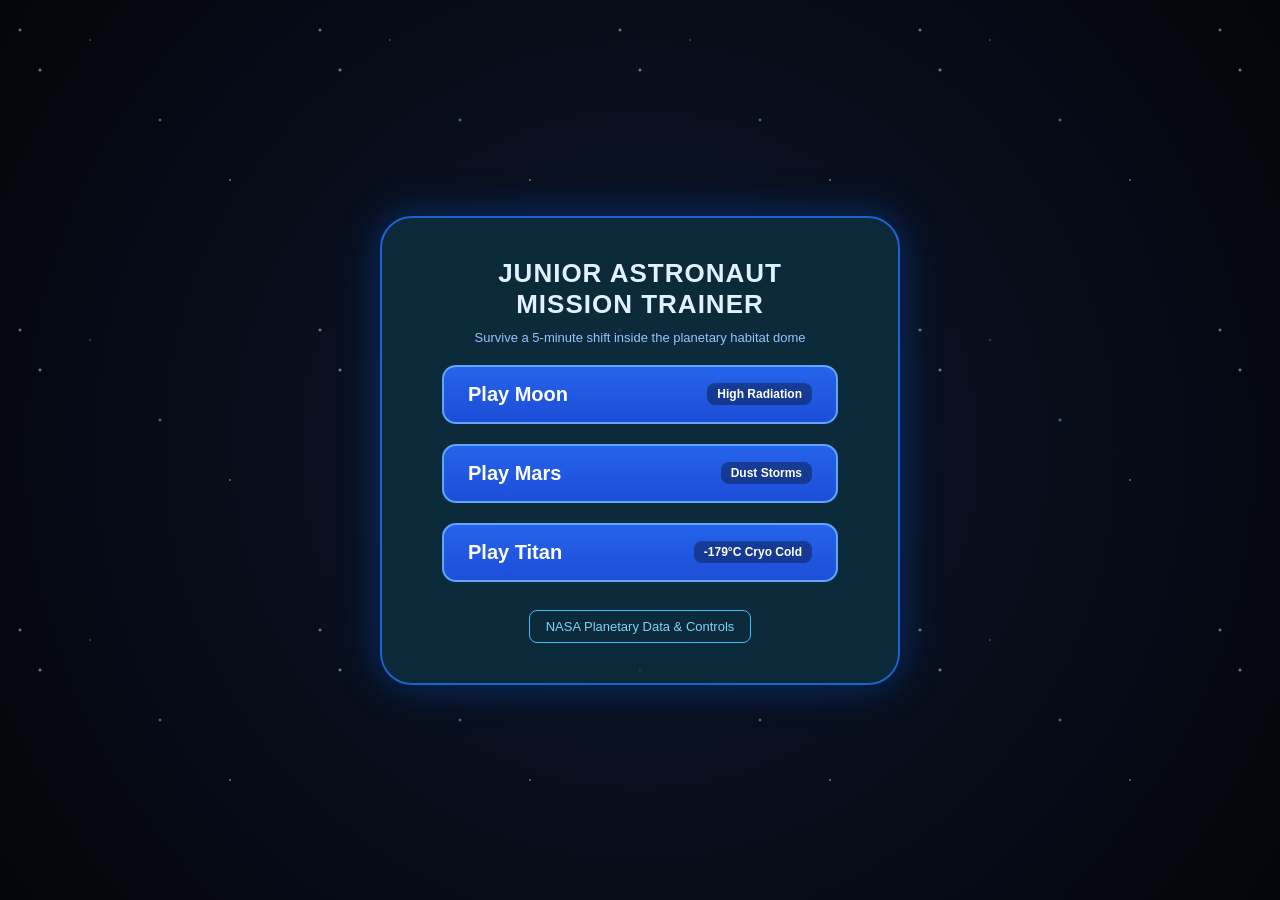
==== index/index.html @ a7a6ce5b "+-=" ====
<!DOCTYPE html>
<html lang="en">
<head>
<meta charset="UTF-8">
<meta name="viewport" content="width=device-width, initial-scale=1.0">
<title>Junior Astronaut Mission Trainer</title>
<style>
  * {
    box-sizing: border-box;
    margin: 0;
    padding: 0;
    user-select: none;
    font-family: 'Segoe UI', Tahoma, Geneva, Verdana, sans-serif;
  }
  body {
    background: #050811;
    color: #fff;
    overflow: hidden;
    width: 100vw;
    height: 100vh;
  }
  canvas {
    display: block;
    width: 100%;
    height: 100%;
  }
  #menu-screen {
    position: absolute;
    inset: 0;
    display: flex;
    flex-direction: column;
    align-items: center;
    justify-content: center;
    background: radial-gradient(circle at center, #0d162c 0%, #03050a 100%);
    z-index: 10;
  }
  .stars-bg {
    position: absolute;
    inset: 0;
    background-image: 
      radial-gradient(2px 2px at 20px 30px, #eee, rgba(0,0,0,0)),
      radial-gradient(2px 2px at 40px 70px, #fff, rgba(0,0,0,0)),
      radial-gradient(1px 1px at 90px 40px, #ddd, rgba(0,0,0,0)),
      radial-gradient(2px 2px at 160px 120px, #9cf, rgba(0,0,0,0)),
      radial-gradient(1.5px 1.5px at 230px 180px, #fc9, rgba(0,0,0,0));
    background-repeat: repeat;
    background-size: 300px 300px;
    opacity: 0.7;
    pointer-events: none;
  }
  .menu-box {
    position: relative;
    background: rgba(12, 46, 62, 0.85);
    border: 2px solid #1e62d0;
    border-radius: 32px;
    padding: 40px 60px;
    display: flex;
    flex-direction: column;
    align-items: center;
    gap: 20px;
    box-shadow: 0 0 40px rgba(0, 110, 255, 0.35);
    max-width: 520px;
    width: 90%;
  }
  .menu-title {
    font-size: 26px;
    font-weight: 800;
    text-align: center;
    letter-spacing: 1px;
    color: #e0f2fe;
    text-transform: uppercase;
  }
  .menu-subtitle {
    font-size: 13px;
    color: #93c5fd;
    text-align: center;
    margin-top: -10px;
  }
  .planet-btn {
    width: 100%;
    padding: 16px 24px;
    font-size: 20px;
    font-weight: 700;
    color: #ffffff;
    background: linear-gradient(180deg, #2563eb 0%, #1d4ed8 100%);
    border: 2px solid #60a5fa;
    border-radius: 14px;
    cursor: pointer;
    transition: transform 0.12s, box-shadow 0.12s, background 0.12s;
    display: flex;
    justify-content: space-between;
    align-items: center;
  }
  .planet-btn:hover {
    transform: translateY(-2px);
    box-shadow: 0 6px 20px rgba(37, 99, 235, 0.6);
    background: linear-gradient(180deg, #3b82f6 0%, #2563eb 100%);
  }
  .planet-btn span.tag {
    font-size: 12px;
    background: rgba(0,0,0,0.35);
    padding: 4px 10px;
    border-radius: 8px;
    font-weight: 600;
  }
  .nasa-btn {
    margin-top: 8px;
    background: transparent;
    border: 1px solid #38bdf8;
    color: #7dd3fc;
    padding: 8px 16px;
    border-radius: 8px;
    font-size: 13px;
    cursor: pointer;
  }
  .nasa-btn:hover { background: rgba(56, 189, 248, 0.15); }
  #modal-overlay {
    position: absolute;
    inset: 0;
    background: rgba(3, 7, 18, 0.88);
    display: none;
    align-items: center;
    justify-content: center;
    z-index: 20;
    padding: 20px;
  }
  .modal-card {
    background: #0f172a;
    border: 2px solid #3b82f6;
    border-radius: 20px;
    padding: 32px;
    max-width: 560px;
    width: 100%;
    text-align: center;
    box-shadow: 0 0 35px rgba(59, 130, 246, 0.4);
  }
  .modal-card h2 { font-size: 28px; margin-bottom: 12px; }
  .modal-card p { font-size: 15px; line-height: 1.55; color: #cbd5e1; margin-bottom: 16px; }
  .nasa-fact-box {
    background: rgba(30, 58, 138, 0.35);
    border-left: 4px solid #38bdf8;
    padding: 14px;
    text-align: left;
    border-radius: 8px;
    font-size: 13.5px;
    color: #e0f2fe;
    margin-bottom: 22px;
  }
  .primary-btn {
    background: #2563eb;
    color: #fff;
    border: none;
    padding: 12px 28px;
    font-size: 16px;
    font-weight: 700;
    border-radius: 10px;
    cursor: pointer;
  }
  .primary-btn:hover { background: #3b82f6; }
</style>
</head>
<body>
<div id="menu-screen">
  <div class="stars-bg"></div>
  <div class="menu-box">
    <div class="menu-title">Junior Astronaut<br>Mission Trainer</div>
    <div class="menu-subtitle">Survive a 5-minute shift inside the planetary habitat dome</div>
    <button class="planet-btn" onclick="startGame('moon')">
      <span>Play Moon</span>
      <span class="tag">High Radiation</span>
    </button>
    <button class="planet-btn" onclick="startGame('mars')">
      <span>Play Mars</span>
      <span class="tag">Dust Storms</span>
    </button>
    <button class="planet-btn" onclick="startGame('titan')">
      <span>Play Titan</span>
      <span class="tag">-179°C Cryo Cold</span>
    </button>
    <button class="nasa-btn" onclick="showNasaInfo()">NASA Planetary Data & Controls</button>
  </div>
</div>

<div id="modal-overlay">
  <div class="modal-card" id="modal-content"></div>
</div>

<canvas id="gameCanvas"></canvas>

<script>
const canvas = document.getElementById('gameCanvas');
const ctx = canvas.getContext('2d');

function resize() {
  canvas.width = window.innerWidth;
  canvas.height = window.innerHeight;
}
window.addEventListener('resize', resize);
resize();

const PLANETS = {
  moon: {
    name: 'MOON', skyTop: '#020308', skyBottom: '#0b0f19',
    groundTop: '#7a7f87', groundBottom: '#4b5057', stars: true,
    gravity: '1.62 m/s²', temp: '-130°C to +120°C', atmo: 'None (Vacuum)',
    hazardName: 'SOLAR RADIATION FLARE',
    powerDrain: 100 / 150,
    o2Drain: 100 / 120,
    shieldDrain: 100 / 90,
    fact: 'NASA Data: Because the Moon has no atmosphere or global magnetic field, astronauts face intense cosmic and solar radiation, requiring heavy shielding.'
  },
  mars: {
    name: 'MARS', skyTop: '#d97742', skyBottom: '#f2b880',
    groundTop: '#b84a27', groundBottom: '#7c2d12', stars: false,
    gravity: '3.72 m/s²', temp: '-65°C avg', atmo: '95% CO₂',
    hazardName: 'GLOBAL DUST STORM',
    powerDrain: 100 / 140,
    o2Drain: 100 / 120,
    shieldDrain: 100 / 95,
    fact: 'NASA Data: Mars experiences planet-wide dust storms that block sunlight for weeks, drastically reducing solar power generation on surface bases.'
  },
  titan: {
    name: 'TITAN', skyTop: '#9a6b26', skyBottom: '#d9a043',
    groundTop: '#85581d', groundBottom: '#52340e', stars: false,
    gravity: '1.35 m/s²', temp: '-179°C', atmo: 'Nitrogen & Methane',
    hazardName: 'CRYO METHANE SQUALL',
    powerDrain: 100 / 145,
    o2Drain: 100 / 120,
    shieldDrain: 100 / 85,
    fact: 'NASA Dragonfly Data: Titan has a dense nitrogen-methane atmosphere and surface temperatures around -179°C, requiring continuous thermal heating.'
  }
};

const SEEDS = [
  { id: 0, name: 'Space Sprouts', growTime: 5.0, hungerRestore: 15, color: '#4ade80' },
  { id: 1, name: 'Lunar Potatoes', growTime: 7.5, hungerRestore: 25, color: '#facc15' },
  { id: 2, name: 'Martian Soybeans', growTime: 15.0, hungerRestore: 40, color: '#fb923c' }
];


let gameState = 'menu';
let currentPlanet = PLANETS.moon;
let timeLeft = 300;
let lastTime = 0;
let power = 100, oxygen = 100, shield = 100, hunger = 100;
let hazardActive = false, hazardTimer = 25;
const DOME_METERS = 25, LADDER_X = 12.5;

const player = {
  x: 12.5, floor: 1, moveHoldTime: 0, dir: 0, speed: 2.0,
  stamina: 100, exhausted: false, climbing: null,
  selectedSeed: 0, foodBag: [], eatHoldTimer: 0
};

let plots = [
  { x: 3.0, seed: null, progress: 0, ready: false },
  { x: 6.0, seed: null, progress: 0, ready: false },
  { x: 9.0, seed: null, progress: 0, ready: false }
];

let floatingTexts = [];
function addFloatingText(text, xMeters, floor, color = '#fff') {
  floatingTexts.push({ text, xMeters, floor, color, life: 1.5 });
}

const keys = {};
window.addEventListener('keydown', (e) => {
  if (!keys[e.code]) {
    keys[e.code] = true;
    if (gameState === 'playing') handleSinglePress(e.code);
  }
});
window.addEventListener('keyup', (e) => {
  keys[e.code] = false;
  if (e.code === 'KeyQ') player.eatHoldTimer = 0;
});

function handleSinglePress(code) {
  if (player.climbing) return;
  if (code === 'KeyW' && player.floor === 1) {
    if (Math.abs(player.x - LADDER_X) <= 1.8) {
      player.x = LADDER_X;
      player.climbing = { dir: 'up', progress: 0, duration: 1.0 };
      player.moveHoldTime = 0;
    } else addFloatingText('Move to center ladder!', player.x, 1, '#fca5a5');
  }
  if (code === 'KeyS' && player.floor === 2) {
    if (Math.abs(player.x - LADDER_X) <= 1.8) {
      player.x = LADDER_X;
      player.climbing = { dir: 'down', progress: 0, duration: 1.5 };
      player.moveHoldTime = 0;
    } else addFloatingText('Move to center ladder!', player.x, 2, '#fca5a5');
  }
  if (code === 'KeyE') {
    if (player.floor === 1) {
      if (player.x <= 3.5) {
        if (power < 95) {
          power = Math.min(100, power + 25);
          oxygen = Math.max(0, oxygen - 4);
          addFloatingText('+25% Power (-4% O2)', player.x, 1, '#38bdf8');
        }
        if (oxygen < 95 && power >= 10) {
          oxygen = Math.min(100, oxygen + 28);
          power = Math.max(0, power - 10);
          addFloatingText('+28% Oxygen (-10% Power)', player.x, 1, '#4ade80');
        }
      } else if (player.x >= 21.5) {
        if (power >= 12) {
          shield = Math.min(100, shield + 32);
          power = Math.max(0, power - 12);
          addFloatingText('+32% Shield (-12% Power)', player.x, 1, '#c084fc');
        } else addFloatingText('Need 12% Power!', player.x, 1, '#f87171');
      }
    } else if (player.floor === 2) {
      if (player.x >= 16.0) {
        player.selectedSeed = (player.selectedSeed + 1) % SEEDS.length;
        const s = SEEDS[player.selectedSeed];
        addFloatingText(`Selected: ${s.name} (${s.growTime}s)`, player.x, 2, s.color);
      } else if (player.x <= 10.5) {
        let nearest = getNearestPlot(player.x);
        if (nearest && !nearest.seed) {
          if (power >= 5) {
            power -= 5;
            nearest.seed = SEEDS[player.selectedSeed];
            nearest.progress = 0;
            nearest.ready = false;
            addFloatingText(`Planted ${nearest.seed.name}`, nearest.x, 2, nearest.seed.color);
          } else addFloatingText('Low Power for Grow Lights!', player.x, 2, '#f87171');
        }
      }
    }
  }
  if (code === 'KeyQ' && player.floor === 2 && player.x <= 10.5) {
    let nearest = getNearestPlot(player.x);
    if (nearest && nearest.ready) {
      player.foodBag.push({
        name: nearest.seed.name,
        hungerRestore: nearest.seed.hungerRestore,
        color: nearest.seed.color
      });
      addFloatingText(`Harvested ${nearest.seed.name}!`, nearest.x, 2, '#fde047');
      nearest.seed = null;
      nearest.progress = 0;
      nearest.ready = false;
    }
  }
}
function getNearestPlot(px) {
  let best = null, minDist = 1.6;
  for (let p of plots) {
    let d = Math.abs(p.x - px);
    if (d < minDist) { minDist = d; best = p; }
  }
  return best;
}

function startGame(planetKey) {
  currentPlanet = PLANETS[planetKey];
  document.getElementById('menu-screen').style.display = 'none';
  document.getElementById('modal-overlay').style.display = 'none';
  timeLeft = 300; power = 100; oxygen = 100; shield = 100; hunger = 100;
  hazardActive = false; hazardTimer = 22;
  player.x = 12.5; player.floor = 1; player.moveHoldTime = 0;
  player.stamina = 100; player.exhausted = false; player.climbing = null;
  player.selectedSeed = 0; player.foodBag = []; player.eatHoldTimer = 0;
  plots.forEach(p => { p.seed = null; p.progress = 0; p.ready = false; });
  floatingTexts = [];
  gameState = 'playing';
  lastTime = performance.now();
  requestAnimationFrame(gameLoop);
}

function showNasaInfo() {
  const modal = document.getElementById('modal-overlay');
  document.getElementById('modal-content').innerHTML = `
    <h2>NASA Mission Data & Controls</h2>
    <p style="text-align:left; font-size:14px;">
      <b>Controls:</b><br>
      • <b>A / D:</b> Move Left / Right (2 m/s walk, 3 m/s after 1.5s)<br>
      • <b>W / S:</b> Climb Ladder Up (1.0s) / Down (1.5s) at center<br>
      • <b>E:</b> Recharge Terminals (1st Floor), Switch Seeds (2nd Floor Right), Plant Crop (2nd Floor Left)<br>
      • <b>Q (Tap):</b> Harvest Crop | <b>Q (Hold 1.2s):</b> Eat Food<br><br>
      <b>Survival Rules:</b><br>
      • Survive <b>5 minutes (300s)</b>. Hunger drops in <b>45 seconds</b>.<br>
      • If Stamina = 0%, you get exhausted. If Hunger &lt; 30%, Stamina stops regenerating!
    </p>
    <div class="nasa-fact-box">
      <b>NASA References:</b> NASA Solar System Exploration, NASA Moon to Mars, Dragonfly Mission & Veggie Space Crop System.
    </div>
    <button class="primary-btn" onclick="closeModal()">Back to Menu</button>
  `;
  modal.style.display = 'flex';
}

function closeModal() { document.getElementById('modal-overlay').style.display = 'none'; }

function endGame(win, reason) {
  gameState = win ? 'victory' : 'gameover';
  const modal = document.getElementById('modal-overlay');
  document.getElementById('modal-content').innerHTML = `
    <h2 style="color:${win ? '#4ade80' : '#f87171'}">${win ? 'MISSION ACCOMPLISHED!' : 'MISSION FAILED'}</h2>
    <p>${reason}</p>
    <div class="nasa-fact-box">${currentPlanet.fact}</div>
    <button class="primary-btn" onclick="returnToMenu()">Return to Base Selection</button>
  `;
  modal.style.display = 'flex';
}

function returnToMenu() {
  document.getElementById('modal-overlay').style.display = 'none';
  document.getElementById('menu-screen').style.display = 'flex';
  gameState = 'menu';
}

function update(dt) {
  if (gameState !== 'playing') return;
  timeLeft -= dt;
  if (timeLeft <= 0) { timeLeft = 0; endGame(true, `You survived the full 5-minute shift on ${currentPlanet.name}!`); return; }

  hazardTimer -= dt;
  if (hazardTimer <= 0) {
    hazardActive = !hazardActive;
    hazardTimer = hazardActive ? 12 : 25;
    if (hazardActive) addFloatingText(`WARNING: ${currentPlanet.hazardName}!`, player.x, player.floor, '#f87171');
  }

  const hazardMult = hazardActive ? 1.45 : 1.0;
  power -= currentPlanet.powerDrain * (hazardActive && currentPlanet.name === 'MARS' ? 1.35 : 1.0) * dt;
  oxygen -= currentPlanet.o2Drain * dt;
  shield -= currentPlanet.shieldDrain * hazardMult * dt;
  hunger -= (100 / 120) * dt; // 2 минуты (120 секунд)


  if (power <= 0) return endGame(false, 'Habitat Power Core depleted! Life support shut down.');
  if (oxygen <= 0) return endGame(false, 'Oxygen levels reached 0%! Always balance O2 scrubbers.');
  if (shield <= 0) return endGame(false, `Habitat Shield failed against ${currentPlanet.name} environment!`);
  if (hunger <= 0) return endGame(false, 'Astronaut starved! Grow and eat crops every 45 seconds.');

  for (let p of plots) {
    if (p.seed && !p.ready) {
      p.progress += dt;
      if (p.progress >= p.seed.growTime) { p.progress = p.seed.growTime; p.ready = true; }
    }
  }

  if (keys['KeyQ'] && player.foodBag.length > 0 && !player.climbing) {
    player.eatHoldTimer += dt;
    if (player.eatHoldTimer >= 1.2) {
      const meal = player.foodBag.shift();
      hunger = Math.min(100, hunger + meal.hungerRestore);
      player.eatHoldTimer = 0;
      addFloatingText(`Ate ${meal.name} (+${meal.hungerRestore}% Food)`, player.x, player.floor, '#4ade80');
    }
  } else player.eatHoldTimer = 0;

  if (player.climbing) {
    player.climbing.progress += dt;
    if (player.climbing.progress >= player.climbing.duration) {
      player.floor = player.climbing.dir === 'up' ? 2 : 1;
      player.climbing = null;
    }
    return;
  }

  let moveDir = 0;
  if (keys['KeyA'] || keys['ArrowLeft']) moveDir -= 1;
  if (keys['KeyD'] || keys['ArrowRight']) moveDir += 1;

  if (moveDir !== 0) {
    if (moveDir === player.dir) player.moveHoldTime += dt;
    else { player.dir = moveDir; player.moveHoldTime = 0; }

    if (player.moveHoldTime >= 1.5 && !player.exhausted && player.stamina > 0) {
      player.speed = 3.0;
      player.stamina -= 28 * dt;
      if (player.stamina <= 0) {
        player.stamina = 0;
        player.exhausted = true;
        addFloatingText('EXHAUSTED!', player.x, player.floor, '#f87171');
      }
    } else player.speed = 2.0;

    player.x += moveDir * player.speed * dt;
    if (player.floor === 1) player.x = Math.max(0.8, Math.min(DOME_METERS - 0.8, player.x));
    else player.x = Math.max(2.0, Math.min(DOME_METERS - 2.0, player.x));
  } else {
    player.dir = 0; player.moveHoldTime = 0; player.speed = 2.0;
  }

  if (player.speed < 3.0 && hunger >= 30) {
    player.stamina = Math.min(100, player.stamina + 20 * dt);
    if (player.exhausted && player.stamina >= 40) player.exhausted = false;
  }

  for (let i = floatingTexts.length - 1; i >= 0; i--) {
    floatingTexts[i].life -= dt;
    if (floatingTexts[i].life <= 0) floatingTexts.splice(i, 1);
  }
}
function draw() {
  const W = canvas.width, H = canvas.height;
  const skyGrad = ctx.createLinearGradient(0, 0, 0, H * 0.78);
  skyGrad.addColorStop(0, currentPlanet.skyTop);
  skyGrad.addColorStop(1, currentPlanet.skyBottom);
  ctx.fillStyle = skyGrad;
  ctx.fillRect(0, 0, W, H);

  if (currentPlanet.stars) {
    ctx.fillStyle = '#ffffff';
    for (let i = 0; i < 70; i++) ctx.fillRect((i * 197) % W, (i * 89) % (H * 0.65), 2, 2);
  }

  const groundY = H * 0.78;
  const groundGrad = ctx.createLinearGradient(0, groundY, 0, H);
  groundGrad.addColorStop(0, currentPlanet.groundTop);
  groundGrad.addColorStop(1, currentPlanet.groundBottom);
  ctx.fillStyle = groundGrad;
  ctx.fillRect(0, groundY, W, H - groundY);

  const domeCenterX = W / 2, domeBaseY = groundY + 12;
  const domeRadius = Math.min(W * 0.43, H * 0.66);

  ctx.save();
  ctx.beginPath();
  ctx.arc(domeCenterX, domeBaseY, domeRadius, Math.PI, 0, false);
  ctx.closePath();
  ctx.fillStyle = hazardActive ? 'rgba(65, 20, 30, 0.92)' : 'rgba(22, 33, 52, 0.92)';
  ctx.fill();
  ctx.lineWidth = 8;
  ctx.strokeStyle = hazardActive ? '#ef4444' : '#64748b';
  ctx.stroke();
  ctx.clip();

  const floor1Y = domeBaseY - 12, floor2Y = domeBaseY - domeRadius * 0.48;
  const leftEdgeX = domeCenterX - domeRadius * 0.92, rightEdgeX = domeCenterX + domeRadius * 0.92;
  const spanW = rightEdgeX - leftEdgeX;
  const meterToX = (m) => leftEdgeX + (m / DOME_METERS) * spanW;

  ctx.fillStyle = '#334155';
  ctx.fillRect(domeCenterX - domeRadius, floor2Y, domeRadius * 2, 12);
  ctx.fillStyle = '#475569';
  ctx.fillRect(meterToX(11.0), floor2Y - domeRadius * 0.55, 10, domeRadius * 0.55);
  ctx.fillRect(meterToX(14.0), floor2Y - domeRadius * 0.55, 10, domeRadius * 0.55);

  const ladX = meterToX(LADDER_X);
  ctx.strokeStyle = '#94a3b8'; ctx.lineWidth = 4;
  ctx.beginPath();
  ctx.moveTo(ladX - 16, floor1Y); ctx.lineTo(ladX - 16, floor2Y);
  ctx.moveTo(ladX + 16, floor1Y); ctx.lineTo(ladX + 16, floor2Y);
  ctx.stroke();
  for (let ry = floor2Y + 14; ry < floor1Y; ry += 16) {
    ctx.beginPath(); ctx.moveTo(ladX - 16, ry); ctx.lineTo(ladX + 16, ry); ctx.stroke();
  }

  const leftTermX = meterToX(2.0);
  ctx.fillStyle = '#0f172a'; ctx.fillRect(leftTermX - 28, floor1Y - 65, 56, 65);
  ctx.strokeStyle = '#38bdf8'; ctx.lineWidth = 2; ctx.strokeRect(leftTermX - 28, floor1Y - 65, 56, 65);
  ctx.fillStyle = '#38bdf8'; ctx.font = 'bold 11px sans-serif'; ctx.textAlign = 'center';
  ctx.fillText('POWER / O2', leftTermX, floor1Y - 72); ctx.fillText('[E]', leftTermX, floor1Y - 30);

  const rightTermX = meterToX(23.0);
  ctx.fillStyle = '#0f172a'; ctx.fillRect(rightTermX - 28, floor1Y - 65, 56, 65);
  ctx.strokeStyle = '#c084fc'; ctx.strokeRect(rightTermX - 28, floor1Y - 65, 56, 65);
  ctx.fillStyle = '#c084fc';
  ctx.fillText('SHIELD', rightTermX, floor1Y - 72); ctx.fillText('[E]', rightTermX, floor1Y - 30);

  ctx.fillStyle = '#86efac'; ctx.font = 'bold 12px sans-serif';
  ctx.fillText('HYDROPONIC GREENHOUSE', meterToX(6.0), floor2Y - 105);

  for (let p of plots) {
    let px = meterToX(p.x);
    ctx.fillStyle = '#1e293b'; ctx.fillRect(px - 24, floor2Y - 22, 48, 22);
    ctx.strokeStyle = '#4ade80'; ctx.strokeRect(px - 24, floor2Y - 22, 48, 22);
    if (p.seed) {
      let plantH = 10 + (p.progress / p.seed.growTime) * 28;
      ctx.fillStyle = p.ready ? '#fde047' : p.seed.color;
      ctx.fillRect(px - 8, floor2Y - 22 - plantH, 16, plantH);
      ctx.fillStyle = '#fff'; ctx.font = '10px sans-serif';
      ctx.fillText(p.ready ? 'READY [Q]' : `${Math.ceil(p.seed.growTime - p.progress)}s`, px, floor2Y - 26 - plantH);
    } else {
      ctx.fillStyle = '#94a3b8'; ctx.font = '10px sans-serif';
      ctx.fillText('Empty [E]', px, floor2Y - 28);
    }
  }

  const seedBoxX = meterToX(19.0);
  ctx.fillStyle = '#fde047'; ctx.font = 'bold 12px sans-serif';
  ctx.fillText('SEED STORAGE', seedBoxX, floor2Y - 105);
  ctx.fillStyle = '#1e293b'; ctx.fillRect(seedBoxX - 42, floor2Y - 52, 84, 52);
  ctx.strokeStyle = '#facc15'; ctx.strokeRect(seedBoxX - 42, floor2Y - 52, 84, 52);
  const curSeed = SEEDS[player.selectedSeed];
  ctx.fillStyle = curSeed.color; ctx.font = 'bold 11px sans-serif';
  ctx.fillText(curSeed.name, seedBoxX, floor2Y - 30);
  ctx.fillStyle = '#fff'; ctx.font = '10px sans-serif';
  ctx.fillText(`Grow: ${curSeed.growTime}s | Switch [E]`, seedBoxX, floor2Y - 14);

  let px = meterToX(player.x);
  let py = player.floor === 1 ? floor1Y : floor2Y;
  if (player.climbing) {
    let t = player.climbing.progress / player.climbing.duration;
    py = player.climbing.dir === 'up' ? floor1Y - (floor1Y - floor2Y) * t : floor2Y + (floor1Y - floor2Y) * t;
  }

  ctx.fillStyle = '#f8fafc'; ctx.fillRect(px - 11, py - 42, 22, 30);
  ctx.fillStyle = '#cbd5e1'; ctx.fillRect(px - 9, py - 12, 7, 12); ctx.fillRect(px + 2, py - 12, 7, 12);
  ctx.fillStyle = '#ffffff'; ctx.beginPath(); ctx.arc(px, py - 50, 11, 0, Math.PI * 2); ctx.fill();
  ctx.fillStyle = '#0284c7'; ctx.fillRect(px - 6, py - 54, 12, 7);

  if (player.eatHoldTimer > 0) {
    ctx.strokeStyle = '#4ade80'; ctx.lineWidth = 4;
    ctx.beginPath();
    ctx.arc(px, py - 72, 10, -Math.PI / 2, -Math.PI / 2 + (player.eatHoldTimer / 1.2) * Math.PI * 2);
    ctx.stroke();
  }

  for (let ft of floatingTexts) {
    let fx = meterToX(ft.xMeters);
    let fy = (ft.floor === 1 ? floor1Y : floor2Y) - 75 - (1.5 - ft.life) * 25;
    ctx.fillStyle = ft.color; ctx.font = 'bold 13px sans-serif'; ctx.textAlign = 'center';
    ctx.fillText(ft.text, fx, fy);
  }
  ctx.restore();
  drawHUD(W, H);
}

function drawBar(x, y, w, h, val, color, label) {
  ctx.fillStyle = 'rgba(15, 23, 42, 0.85)'; ctx.fillRect(x, y, w, h);
  ctx.fillStyle = color; ctx.fillRect(x + 2, y + 2, (w - 4) * Math.max(0, Math.min(1, val / 100)), h - 4);
  ctx.strokeStyle = '#475569'; ctx.lineWidth = 1.5; ctx.strokeRect(x, y, w, h);
  ctx.fillStyle = '#ffffff'; ctx.font = 'bold 12px sans-serif'; ctx.textAlign = 'left';
  ctx.fillText(`${label}: ${Math.ceil(val)}%`, x + 8, y + h - 6);
}
function drawHUD(W, H) {
  drawBar(20, 20, 200, 22, power, '#38bdf8', 'POWER');
  drawBar(20, 48, 200, 22, oxygen, '#4ade80', 'OXYGEN');
  drawBar(20, 76, 200, 22, shield, '#c084fc', 'SHIELD');
  drawBar(20, 104, 200, 22, hunger, hunger < 30 ? '#ef4444' : '#facc15', 'HUNGER (2m)');
  drawBar(20, 132, 200, 18, player.stamina, player.exhausted ? '#f87171' : '#2dd4bf', player.exhausted ? 'EXHAUSTED' : 'STAMINA');

  const mins = Math.floor(timeLeft / 60);
  const secs = Math.floor(timeLeft % 60).toString().padStart(2, '0');
  ctx.fillStyle = 'rgba(15, 23, 42, 0.85)'; ctx.fillRect(W / 2 - 95, 18, 190, 46);
  ctx.strokeStyle = hazardActive ? '#ef4444' : '#38bdf8'; ctx.lineWidth = 2; ctx.strokeRect(W / 2 - 95, 18, 190, 46);
  ctx.fillStyle = '#fff'; ctx.font = 'bold 22px monospace'; ctx.textAlign = 'center';
  ctx.fillText(`${mins}:${secs}`, W / 2, 48);

  if (hazardActive) {
    ctx.fillStyle = '#ef4444'; ctx.font = 'bold 14px sans-serif';
    ctx.fillText(`ALERT: ${currentPlanet.hazardName}`, W / 2, 82);
  }

  ctx.fillStyle = 'rgba(15, 23, 42, 0.85)'; ctx.fillRect(W - 250, 18, 230, 115);
  ctx.strokeStyle = '#334155'; ctx.strokeRect(W - 250, 18, 230, 115);
  ctx.fillStyle = '#7dd3fc'; ctx.font = 'bold 12px sans-serif'; ctx.textAlign = 'left';
  ctx.fillText(`NASA TELEMETRY: ${currentPlanet.name}`, W - 238, 38);
  ctx.fillStyle = '#cbd5e1'; ctx.font = '11px sans-serif';
  ctx.fillText(`Gravity: ${currentPlanet.gravity} | Temp: ${currentPlanet.temp}`, W - 238, 56);
  ctx.fillText(`Atmo: ${currentPlanet.atmo}`, W - 238, 72);

  ctx.fillStyle = '#fde047'; ctx.font = 'bold 12px sans-serif';
  const bagText = player.foodBag.length > 0 ? `${player.foodBag[0].name} (+${player.foodBag.length - 1})` : 'Empty';
  ctx.fillText(`Food Bag [Hold Q]: ${bagText}`, W - 238, 98);
  ctx.fillStyle = '#94a3b8'; ctx.font = '11px sans-serif';
  ctx.fillText(`Speed: ${player.speed.toFixed(1)} m/s | Pos: ${player.x.toFixed(1)}m`, W - 238, 118);
}


function gameLoop(timestamp) {
  if (gameState !== 'playing') return;
  const dt = Math.min(0.05, (timestamp - lastTime) / 1000);
  lastTime = timestamp;
  update(dt);
  draw();
  requestAnimationFrame(gameLoop);
}
</script>
</body>
</html>
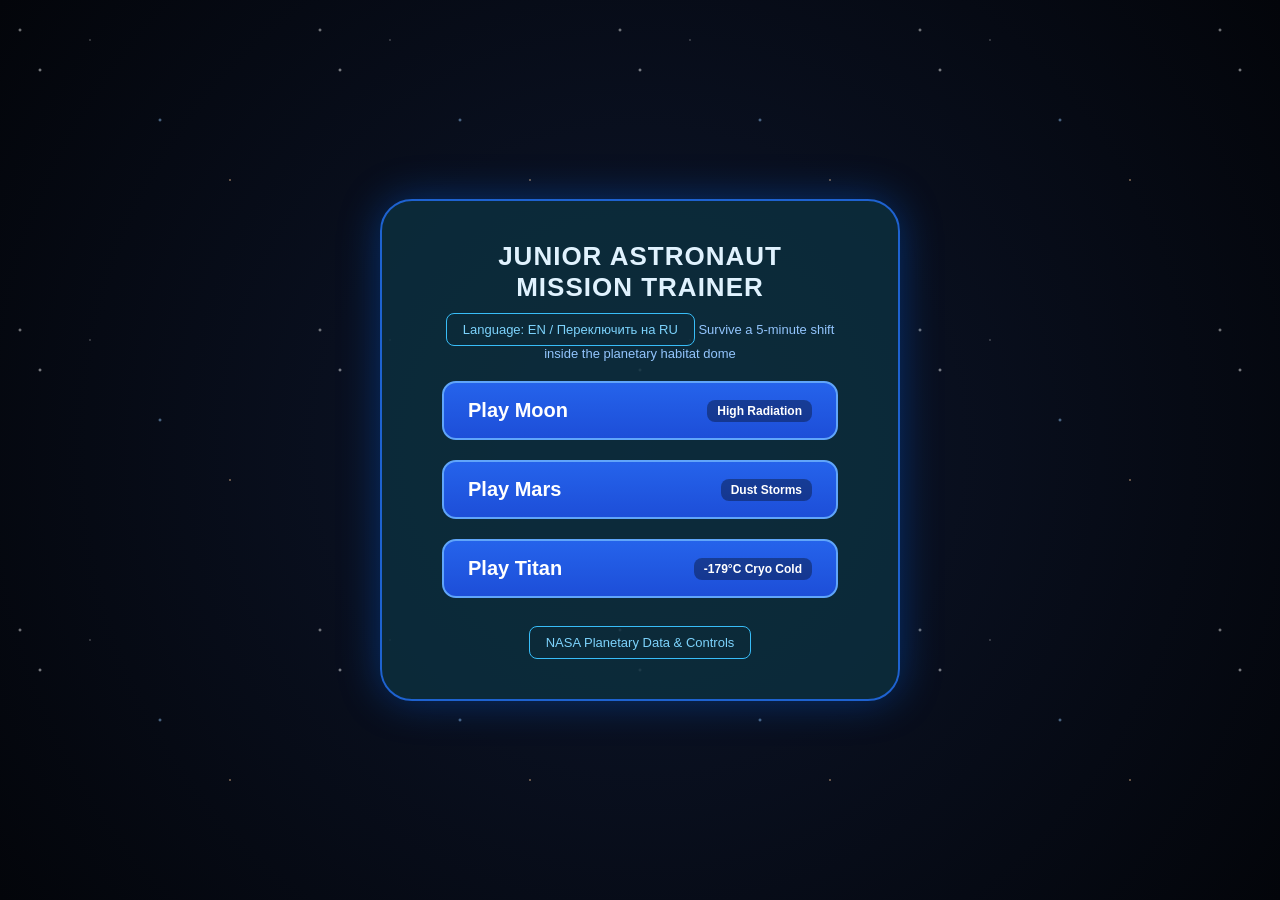
==== commit 37de5d3c: "+-=" ====
--- a/index/index.html
+++ b/index/index.html
@@ -164,7 +164,8 @@
   <div class="stars-bg"></div>
   <div class="menu-box">
     <div class="menu-title">Junior Astronaut<br>Mission Trainer</div>
-    <div class="menu-subtitle">Survive a 5-minute shift inside the planetary habitat dome</div>
+    <div class="menu-subtitle"><button class="nasa-btn" id="lang-btn" onclick="toggleLanguage()" style="margin-top:0;">Language: EN / Переключить на RU</button>
+ Survive a 5-minute shift inside the planetary habitat dome</div>
     <button class="planet-btn" onclick="startGame('moon')">
       <span>Play Moon</span>
       <span class="tag">High Radiation</span>
@@ -195,6 +196,44 @@
   canvas.width = window.innerWidth;
   canvas.height = window.innerHeight;
 }
+
+let curLang = 'en';
+
+const LANG = {
+  en: {
+    title: 'Junior Astronaut<br>Mission Trainer',
+    subtitle: 'Survive a 5-minute shift inside the planetary habitat dome',
+    playMoon: 'Play Moon', tagMoon: 'High Radiation',
+    playMars: 'Play Mars', tagMars: 'Dust Storms',
+    playTitan: 'Play Titan', tagTitan: '-179°C Cryo Cold',
+    nasaBtn: 'NASA Planetary Data & Controls',
+    langBtn: 'Language: EN (Switch to RU)',
+    power: 'POWER', oxygen: 'OXYGEN', shield: 'SHIELD',
+    hunger: 'HUNGER (2m)', stamina: 'STAMINA', exhausted: 'EXHAUSTED',
+    greenhouse: 't.greenhouse', seedStorage: 't.seedStorage',
+    empty: 'Empty [E]', ready: 't.ready',
+    foodBag: 'Food Bag [Hold Q]', bagEmpty: 't.empty',
+    winTitle: 'MISSION ACCOMPLISHED!', loseTitle: 'MISSION FAILED',
+    returnBtn: 'Return to Base Selection'
+  },
+  ru: {
+    title: 'Тренажёр Юного Астронавта',
+    subtitle: 'Продержись 5-минутную смену внутри планетарного купола',
+    playMoon: 'Играть: Луна', tagMoon: 'Высокая радиация',
+    playMars: 'Играть: Марс', tagMars: 'Пылевые бури',
+    playTitan: 'Играть: Титан', tagTitan: 'Крио-холод -179°C',
+    nasaBtn: 'Данные NASA и Управление',
+    langBtn: 'Язык: RU (Переключить на EN)',
+    power: 'ЭНЕРГИЯ', oxygen: 'КИСЛОРОД', shield: 'ЩИТ',
+    hunger: 'ГОЛОД (2м)', stamina: 'СТАМИНА', exhausted: 'УСТАЛОСТЬ',
+    greenhouse: 'ГИДРОПОННАЯ ТЕПЛИЦА', seedStorage: 'СКЛАД СЕМЯН',
+    empty: 'Пусто [E]', ready: 'ГОТОВО [Q]',
+    foodBag: 'Сумка [Зажать Q]', bagEmpty: 'Пусто',
+    winTitle: 'МИССИЯ ВЫПОЛНЕНА!', loseTitle: 'МИССИЯ ПРОВАЛЕНА',
+    returnBtn: 'Вернуться к выбору планеты'
+  }
+};
+
 window.addEventListener('resize', resize);
 resize();
 
@@ -237,13 +276,17 @@
   { id: 2, name: 'Martian Soybeans', growTime: 15.0, hungerRestore: 40, color: '#fb923c' }
 ];
 
-
 let gameState = 'menu';
 let currentPlanet = PLANETS.moon;
 let timeLeft = 300;
 let lastTime = 0;
 let power = 100, oxygen = 100, shield = 100, hunger = 100;
-let hazardActive = false, hazardTimer = 25;
+
+let hazardActive = false;
+let hazardCheckTimer = 15.0; // Каждые 15 секунд подбрасываем монетку
+let hazardDuration = 0;
+let requiredShield = 0;      // Случайный порог щита от 15% до 50%
+
 const DOME_METERS = 25, LADDER_X = 12.5;
 
 const player = {
@@ -359,7 +402,7 @@
   document.getElementById('menu-screen').style.display = 'none';
   document.getElementById('modal-overlay').style.display = 'none';
   timeLeft = 300; power = 100; oxygen = 100; shield = 100; hunger = 100;
-  hazardActive = false; hazardTimer = 22;
+  hazardActive = false; hazardCheckTimer = 15.0; hazardDuration = 0; requiredShield = 0;
   player.x = 12.5; player.floor = 1; player.moveHoldTime = 0;
   player.stamina = 100; player.exhausted = false; player.climbing = null;
   player.selectedSeed = 0; player.foodBag = []; player.eatHoldTimer = 0;
@@ -369,6 +412,22 @@
   lastTime = performance.now();
   requestAnimationFrame(gameLoop);
 }
+
+
+function toggleLanguage() {
+  curLang = curLang === 'en' ? 'ru' : 'en';
+  const t = LANG[curLang];
+  document.querySelector('.menu-title').innerHTML = t.title;
+  document.querySelector('.menu-subtitle').textContent = t.subtitle;
+  document.getElementById('lang-btn').textContent = t.langBtn;
+  document.querySelector('.nasa-btn:last-child').textContent = t.nasaBtn;
+
+  const btns = document.querySelectorAll('.planet-btn');
+  btns[0].innerHTML = `<span>${t.playMoon}</span><span class="tag">${t.tagMoon}</span>`;
+  btns[1].innerHTML = `<span>${t.playMars}</span><span class="tag">${t.tagMars}</span>`;
+  btns[2].innerHTML = `<span>${t.playTitan}</span><span class="tag">${t.tagTitan}</span>`;
+}
+
 
 function showNasaInfo() {
   const modal = document.getElementById('modal-overlay');
@@ -415,44 +474,82 @@
 function update(dt) {
   if (gameState !== 'playing') return;
   timeLeft -= dt;
-  if (timeLeft <= 0) { timeLeft = 0; endGame(true, `You survived the full 5-minute shift on ${currentPlanet.name}!`); return; }
-
-  hazardTimer -= dt;
-  if (hazardTimer <= 0) {
-    hazardActive = !hazardActive;
-    hazardTimer = hazardActive ? 12 : 25;
-    if (hazardActive) addFloatingText(`WARNING: ${currentPlanet.hazardName}!`, player.x, player.floor, '#f87171');
-  }
-
-  const hazardMult = hazardActive ? 1.45 : 1.0;
-  power -= currentPlanet.powerDrain * (hazardActive && currentPlanet.name === 'MARS' ? 1.35 : 1.0) * dt;
+  if (timeLeft <= 0) {
+    timeLeft = 0;
+    endGame(true, `You survived the full 5-minute shift on ${currentPlanet.name}!`);
+    return;
+  }
+
+  // Монетка каждые 15 секунд (50% буря / 50% чилл) + удар как Фокси
+  if (!hazardActive) {
+    hazardCheckTimer -= dt;
+    if (hazardCheckTimer <= 0) {
+      hazardCheckTimer = 15.0;
+      if (Math.random() < 0.5) {
+        hazardActive = true;
+        hazardDuration = 10.0; // 10 секунд чтобы успеть зарядить щит до нужного %
+        requiredShield = Math.floor(15 + Math.random() * 36); // Рандом от 15 до 50
+        addFloatingText(`STORM! NEED SHIELD >= ${requiredShield}%!`, player.x, player.floor, '#f87171');
+      } else {
+        addFloatingText('Coin flip: Calm weather (15s)', player.x, player.floor, '#86efac');
+      }
+    }
+  } else {
+    hazardDuration -= dt;
+    if (hazardDuration <= 0) {
+      // Момент удара шторма!
+      if (shield >= requiredShield) {
+        shield = Math.max(0, shield - requiredShield * 0.5);
+        addFloatingText(`SHIELD HELD! (-${Math.round(requiredShield * 0.5)}% Shield)`, player.x, player.floor, '#4ade80');
+      } else {
+        power = Math.max(0, power - 20); // Как Фокси забирает 20% энергии!
+        shield = 0;
+        addFloatingText('BREACH! -20% POWER!', player.x, player.floor, '#ef4444');
+      }
+      hazardActive = false;
+      requiredShield = 0;
+      hazardCheckTimer = 15.0;
+    }
+  }
+
+  // Базовый расход ресурсов
+  power -= currentPlanet.powerDrain * dt;
   oxygen -= currentPlanet.o2Drain * dt;
-  shield -= currentPlanet.shieldDrain * hazardMult * dt;
-  hunger -= (100 / 120) * dt; // 2 минуты (120 секунд)
-
+  shield -= currentPlanet.shieldDrain * dt;
+  hunger -= (100 / 120) * dt;
 
   if (power <= 0) return endGame(false, 'Habitat Power Core depleted! Life support shut down.');
   if (oxygen <= 0) return endGame(false, 'Oxygen levels reached 0%! Always balance O2 scrubbers.');
-  if (shield <= 0) return endGame(false, `Habitat Shield failed against ${currentPlanet.name} environment!`);
-  if (hunger <= 0) return endGame(false, 'Astronaut starved! Grow and eat crops every 45 seconds.');
-
+  if (hunger <= 0) return endGame(false, 'Astronaut starved! Grow and eat crops every 2 minutes.');
+
+  // Рост растений
   for (let p of plots) {
     if (p.seed && !p.ready) {
       p.progress += dt;
-      if (p.progress >= p.seed.growTime) { p.progress = p.seed.growTime; p.ready = true; }
+      if (p.progress >= p.seed.growTime) {
+        p.progress = p.seed.growTime;
+        p.ready = true;
+      }
     }
   }
 
+  // Поедание еды где угодно (удерживать Q 10 секунд, двигаться нельзя)
+  let isEating = false;
   if (keys['KeyQ'] && player.foodBag.length > 0 && !player.climbing) {
+    isEating = true;
     player.eatHoldTimer += dt;
-    if (player.eatHoldTimer >= 1.2) {
+  if (player.eatHoldTimer >= 5.0) {
       const meal = player.foodBag.shift();
       hunger = Math.min(100, hunger + meal.hungerRestore);
       player.eatHoldTimer = 0;
+      isEating = false;
       addFloatingText(`Ate ${meal.name} (+${meal.hungerRestore}% Food)`, player.x, player.floor, '#4ade80');
     }
-  } else player.eatHoldTimer = 0;
-
+  } else {
+    player.eatHoldTimer = 0;
+  }
+
+  // Подъём/спуск по лестнице
   if (player.climbing) {
     player.climbing.progress += dt;
     if (player.climbing.progress >= player.climbing.duration) {
@@ -462,9 +559,12 @@
     return;
   }
 
+  // Движение (заблокировано, пока персонаж ест!)
   let moveDir = 0;
-  if (keys['KeyA'] || keys['ArrowLeft']) moveDir -= 1;
-  if (keys['KeyD'] || keys['ArrowRight']) moveDir += 1;
+  if (!isEating) {
+    if (keys['KeyA'] || keys['ArrowLeft']) moveDir -= 1;
+    if (keys['KeyD'] || keys['ArrowRight']) moveDir += 1;
+  }
 
   if (moveDir !== 0) {
     if (moveDir === player.dir) player.moveHoldTime += dt;
@@ -497,6 +597,7 @@
     if (floatingTexts[i].life <= 0) floatingTexts.splice(i, 1);
   }
 }
+
 function draw() {
   const W = canvas.width, H = canvas.height;
   const skyGrad = ctx.createLinearGradient(0, 0, 0, H * 0.78);
@@ -609,9 +710,12 @@
   if (player.eatHoldTimer > 0) {
     ctx.strokeStyle = '#4ade80'; ctx.lineWidth = 4;
     ctx.beginPath();
-    ctx.arc(px, py - 72, 10, -Math.PI / 2, -Math.PI / 2 + (player.eatHoldTimer / 1.2) * Math.PI * 2);
+    ctx.arc(px, py - 74, 11, -Math.PI / 2, -Math.PI / 2 + (player.eatHoldTimer / 10.0) * Math.PI * 2);
     ctx.stroke();
-  }
+    ctx.fillStyle = '#fde047'; ctx.font = 'bold 11px sans-serif'; ctx.textAlign = 'center';
+    ctx.fillText(`Eating: ${player.eatHoldTimer.toFixed(1)}s / 10s`, px, py - 90);
+  }
+
 
   for (let ft of floatingTexts) {
     let fx = meterToX(ft.xMeters);
@@ -631,11 +735,11 @@
   ctx.fillText(`${label}: ${Math.ceil(val)}%`, x + 8, y + h - 6);
 }
 function drawHUD(W, H) {
-  drawBar(20, 20, 200, 22, power, '#38bdf8', 'POWER');
-  drawBar(20, 48, 200, 22, oxygen, '#4ade80', 'OXYGEN');
-  drawBar(20, 76, 200, 22, shield, '#c084fc', 'SHIELD');
-  drawBar(20, 104, 200, 22, hunger, hunger < 30 ? '#ef4444' : '#facc15', 'HUNGER (2m)');
-  drawBar(20, 132, 200, 18, player.stamina, player.exhausted ? '#f87171' : '#2dd4bf', player.exhausted ? 'EXHAUSTED' : 'STAMINA');
+  drawBar(20, 20, 200, 22, power, '#38bdf8', 't.power');
+  drawBar(20, 48, 200, 22, oxygen, '#4ade80', 't.oxygen');
+  drawBar(20, 76, 200, 22, shield, '#c084fc', 't.shield');
+  drawBar(20, 104, 200, 22, hunger, hunger < 30 ? '#ef4444' : '#facc15', 't.hunger');
+  drawBar(20, 132, 200, 18, player.stamina, player.exhausted ? '#f87171' : '#2dd4bf', player.exhausted ? 't.exhausted' : 't.stamina');
 
   const mins = Math.floor(timeLeft / 60);
   const secs = Math.floor(timeLeft % 60).toString().padStart(2, '0');
@@ -645,9 +749,11 @@
   ctx.fillText(`${mins}:${secs}`, W / 2, 48);
 
   if (hazardActive) {
-    ctx.fillStyle = '#ef4444'; ctx.font = 'bold 14px sans-serif';
-    ctx.fillText(`ALERT: ${currentPlanet.hazardName}`, W / 2, 82);
-  }
+    ctx.fillStyle = '#ef4444';
+    ctx.font = 'bold 15px sans-serif';
+    ctx.fillText(`ALERT: ${currentPlanet.hazardName} (${hazardDuration.toFixed(1)}s) — NEED SHIELD >= ${requiredShield}%!`, W / 2, 84);
+  }
+
 
   ctx.fillStyle = 'rgba(15, 23, 42, 0.85)'; ctx.fillRect(W - 250, 18, 230, 115);
   ctx.strokeStyle = '#334155'; ctx.strokeRect(W - 250, 18, 230, 115);
